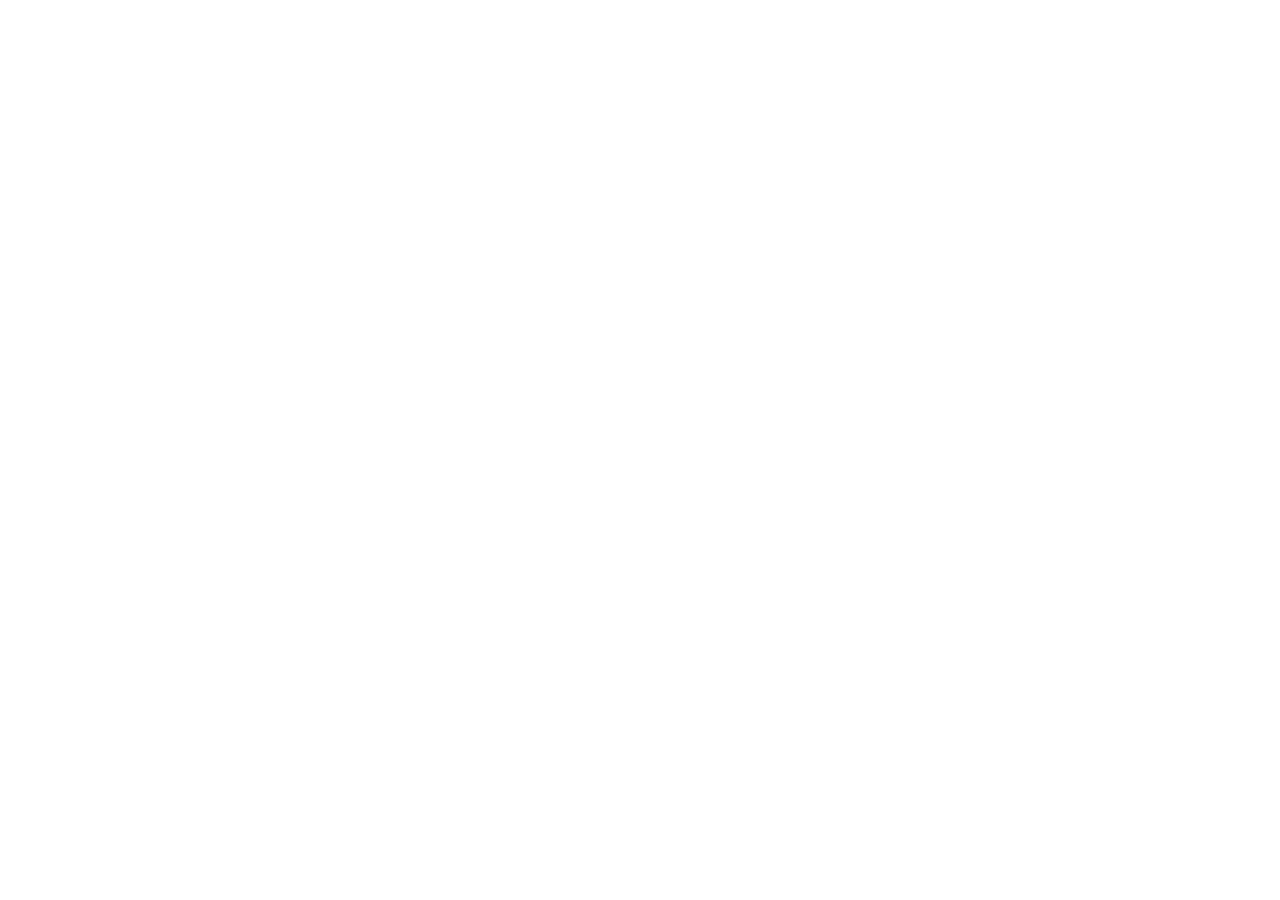
==== index.html @ aa929368 "chore: initial commit" ====
<!DOCTYPE html>
<html lang="es">
<head>
    <!-- Meta Tags -->
    <meta charset="UTF-8">
    <meta name="viewport" content="width=device-width, initial-scale=1.0">
    <meta name="description" content="BiciBreeze, la mejor opción de alquiler de bicicletas para universitarios. Alquila tu bici de manera rápida y económica con nuestro servicio exclusivo para estudiantes.">
    <meta name="keywords" content="alquiler de bicicletas, bicicletas para universitarios, bicis para estudiantes, alquiler de bicis, transporte universitario, BiciBreeze, bicis económicas">
    <meta name="author" content="BiciBreeze">
    
    <!-- Open Graph Meta Tags -->
    <meta property="og:title" content="BiciBreeze | Alquiler de Bicicletas para Universitarios">
    <meta property="og:description" content="Descubre BiciBreeze, la plataforma ideal para alquilar bicicletas, diseñada especialmente para estudiantes universitarios. ¡Ahorra dinero y viaja de manera sostenible!">
    <meta property="og:type" content="website">
    <meta property="og:url" content="https://www.bicibreeze.com">
    <meta property="og:image" content="https://www.bicibreeze.com/images/landing-page.jpg">
    
    <!-- Twitter Card Meta Tags -->
    <meta name="twitter:card" content="summary_large_image">
    <meta name="twitter:title" content="BiciBreeze | Alquiler de Bicicletas para Universitarios">
    <meta name="twitter:description" content="Alquila una bicicleta de manera rápida y económica con BiciBreeze, el servicio exclusivo para estudiantes universitarios.">
    <meta name="twitter:image" content="https://www.bicibreeze.com/images/landing-page.jpg">
    
    <!-- Title Tag -->
    <title>BiciBreeze | Alquiler de Bicicletas para Universitarios</title>

<body>
    <!-- Codigo de la landing...... -->

</body>
</html>
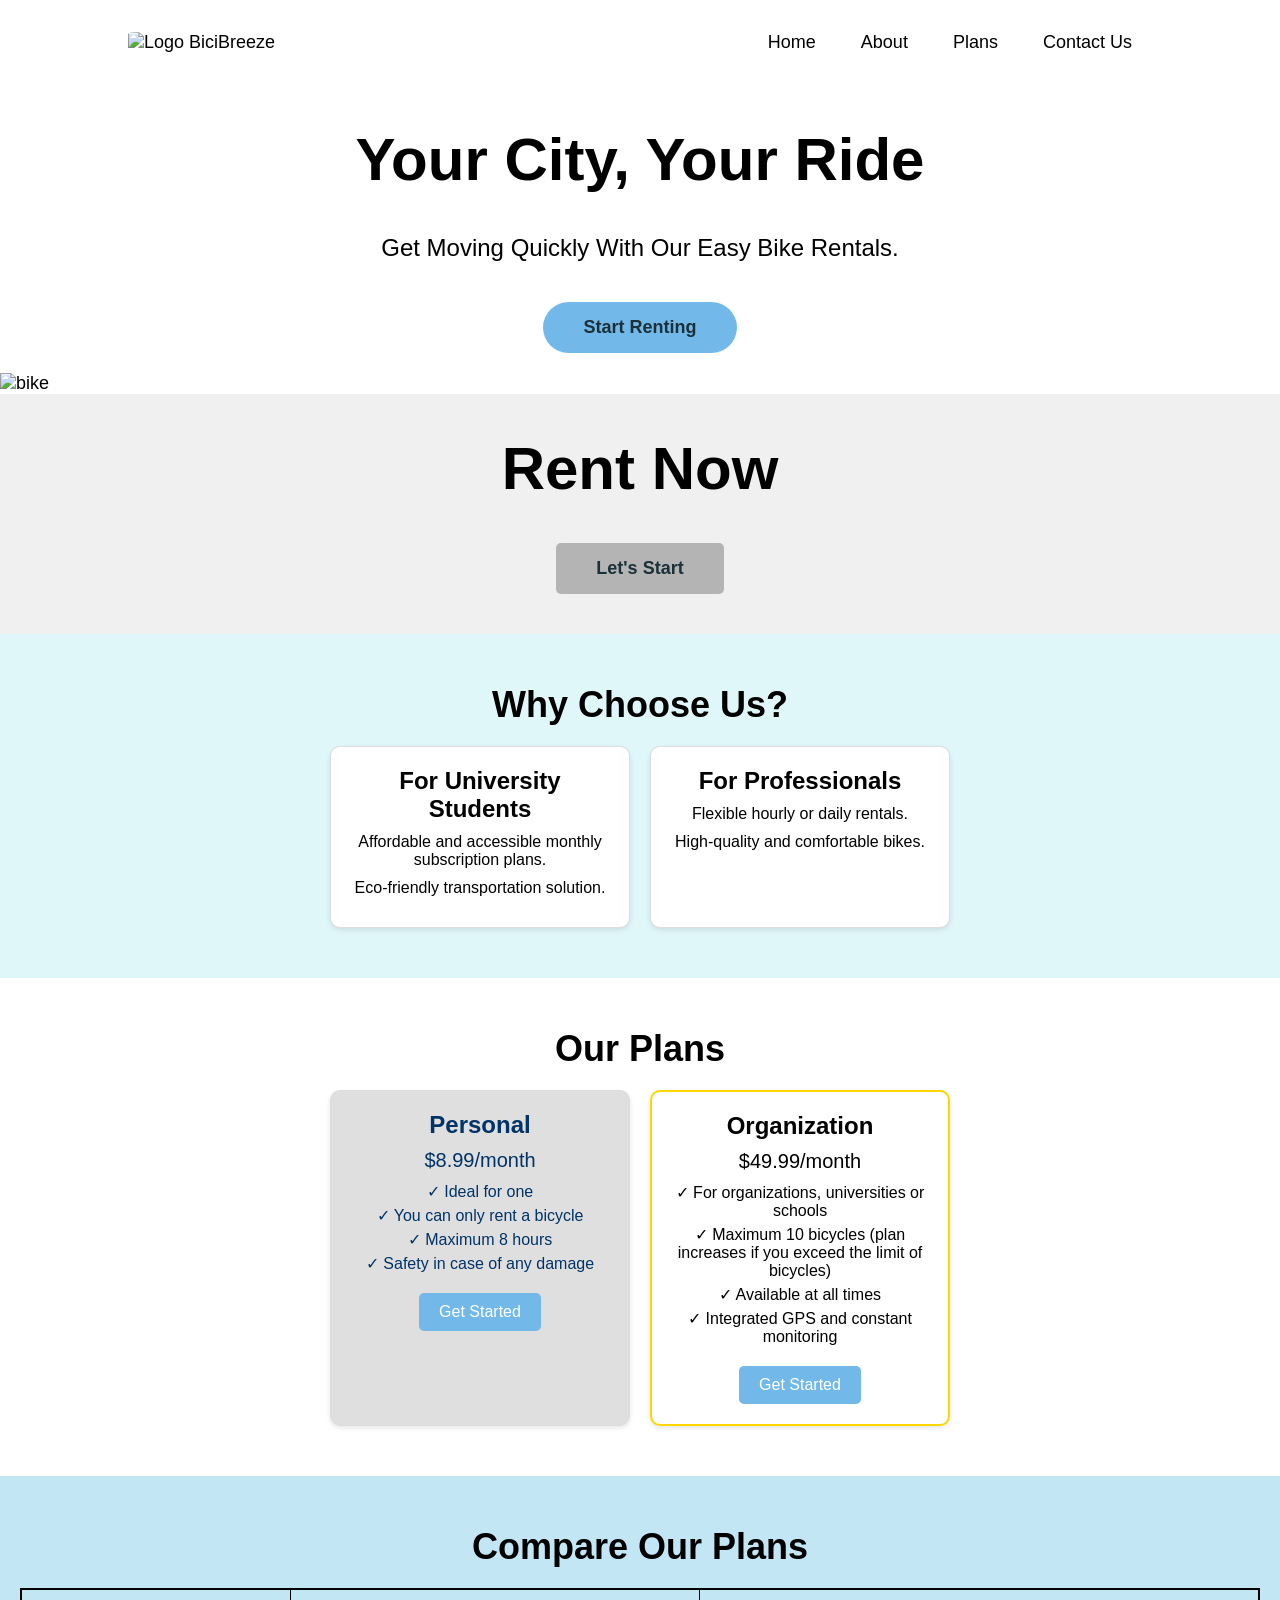
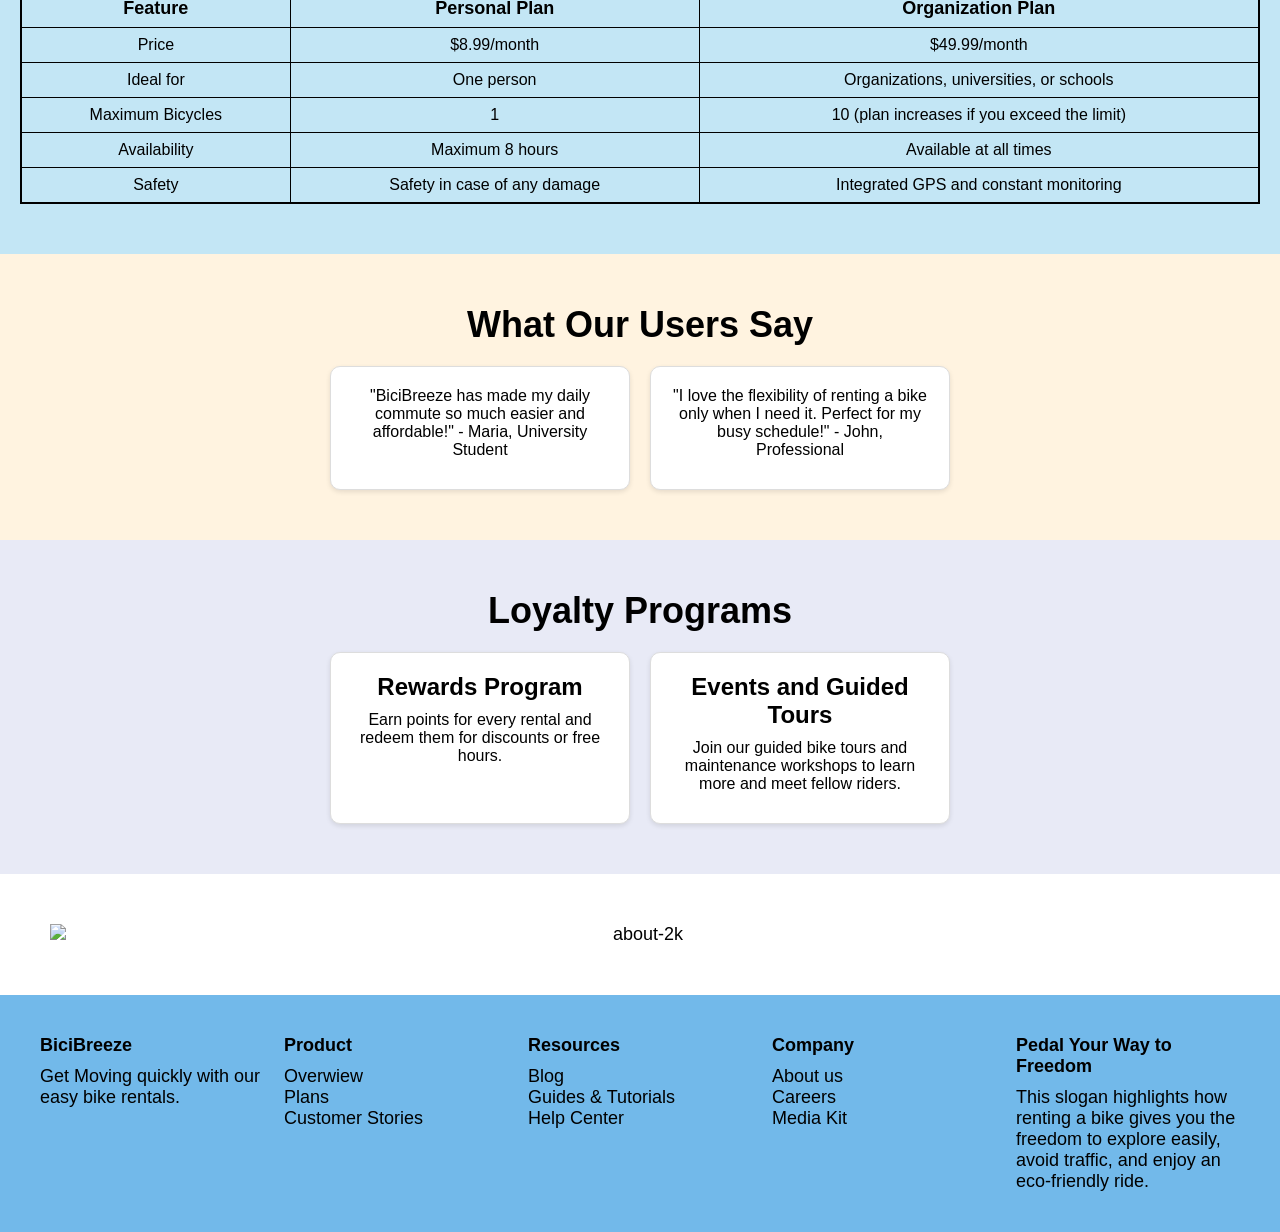
==== commit ef67f5f4: "update landing page" ====
--- a/index.html
+++ b/index.html
@@ -7,25 +7,247 @@
     <meta name="description" content="BiciBreeze, la mejor opción de alquiler de bicicletas para universitarios. Alquila tu bici de manera rápida y económica con nuestro servicio exclusivo para estudiantes.">
     <meta name="keywords" content="alquiler de bicicletas, bicicletas para universitarios, bicis para estudiantes, alquiler de bicis, transporte universitario, BiciBreeze, bicis económicas">
     <meta name="author" content="BiciBreeze">
-    
+
     <!-- Open Graph Meta Tags -->
     <meta property="og:title" content="BiciBreeze | Alquiler de Bicicletas para Universitarios">
     <meta property="og:description" content="Descubre BiciBreeze, la plataforma ideal para alquilar bicicletas, diseñada especialmente para estudiantes universitarios. ¡Ahorra dinero y viaja de manera sostenible!">
     <meta property="og:type" content="website">
     <meta property="og:url" content="https://www.bicibreeze.com">
     <meta property="og:image" content="https://www.bicibreeze.com/images/landing-page.jpg">
-    
+
     <!-- Twitter Card Meta Tags -->
     <meta name="twitter:card" content="summary_large_image">
     <meta name="twitter:title" content="BiciBreeze | Alquiler de Bicicletas para Universitarios">
     <meta name="twitter:description" content="Alquila una bicicleta de manera rápida y económica con BiciBreeze, el servicio exclusivo para estudiantes universitarios.">
     <meta name="twitter:image" content="https://www.bicibreeze.com/images/landing-page.jpg">
-    
+
     <!-- Title Tag -->
     <title>BiciBreeze | Alquiler de Bicicletas para Universitarios</title>
 
+    <link rel="stylesheet" href="assets/style.css" />
+
+</head>
+
+
 <body>
-    <!-- Codigo de la landing...... -->
-
+<!-- Header NavBar-->
+<header class="header">
+    <div class="logo">
+        <img src="https://i.postimg.cc/3xG9mLc0/logo-bicibreeze.jpg" alt="Logo BiciBreeze" />
+    </div>
+    <nav>
+        <ul class="nav-links">
+            <li><a href="#" id="home">Home</a></li>
+            <li><a href="#" id="about">About</a></li>
+            <li><a href="#plans-section" id="plans">Plans</a></li>
+            <li><a href="#" id="contact-us">Contact Us</a></li>
+        </ul>
+    </nav>
+
+    <a onclick="openNav()" class="menu" href="#"><button>Menu</button></a>
+
+    <div class="overlay" id="mobile-menu">
+        <a onclick="closeNav()" class="close" href="#">&times;</a>
+        <div class="overlay-content">
+            <a href="#" id="home2">Home</a>
+            <a href="#" id="about2">About</a>
+            <a href="#plans-section" id="plans2">Plans</a>
+            <a href="#" id="contact-us2">Contact Us</a>
+        </div>
+    </div>
+</header>
+      <!-- Section Home -->
+      <div class="home" id="home-section">
+        <div class="home-text">
+          <h1>Your City, Your Ride</h1>
+          <p>Get Moving Quickly With Our Easy Bike Rentals.</p>
+          <a href="#" class="btn"><button> Start Renting </button></a>
+        </div>
+        <div class="home-img">
+            <img src='https://i.postimg.cc/D0b77kxw/bike.png' border='0' alt='bike'/>
+        </div>
+        <div class="home-text2">
+          <h2>Rent Now</h2>
+          <a href="#" class="btn"><button> Let's Start </button></a>
+        </div>
+      </div>
+
+  <!-- Section Value Proposition -->
+  <div class="value-proposition" id="value-proposition-section">
+      <h2>Why Choose Us?</h2>
+      <div class="value-cards">
+          <div class="value-card">
+              <h3>For University Students</h3>
+              <p>Affordable and accessible monthly subscription plans.</p>
+              <p>Eco-friendly transportation solution.</p>
+          </div>
+          <div class="value-card">
+              <h3>For Professionals</h3>
+              <p>Flexible hourly or daily rentals.</p>
+              <p>High-quality and comfortable bikes.</p>
+          </div>
+      </div>
+  </div>
+
+<!-- Section Plans -->
+<div class="plans" id="plans-section">
+    <h2>Our Plans</h2>
+    <div class="plan-cards">
+        <div class="plan-card personal-plan">
+            <h3>Personal</h3>
+            <p>$8.99/month</p>
+            <ul>
+                <li>&#10003; Ideal for one</li>
+                <li>&#10003; You can only rent a bicycle</li>
+                <li>&#10003; Maximum 8 hours</li>
+                <li>&#10003; Safety in case of any damage</li>
+            </ul>
+            <button class="btn-blue">Get Started</button>
+        </div>
+        <div class="plan-card organization-plan">
+            <h3>Organization</h3>
+            <p>$49.99/month</p>
+            <ul>
+                <li>&#10003; For organizations, universities or schools</li>
+                <li>&#10003; Maximum 10 bicycles (plan increases if you exceed the limit of bicycles)</li>
+                <li>&#10003; Available at all times</li>
+                <li>&#10003; Integrated GPS and constant monitoring</li>
+            </ul>
+            <button class="btn-white">Get Started</button>
+        </div>
+    </div>
+</div>
+<!-- Section Compare Our Plans -->
+<div class="comparison-table" id="compare-plans-section">
+    <h2>Compare Our Plans</h2>
+    <table>
+        <thead>
+        <tr>
+            <th>Feature</th>
+            <th>Personal Plan</th>
+            <th>Organization Plan</th>
+        </tr>
+        </thead>
+        <tbody>
+        <tr>
+            <td>Price</td>
+            <td>$8.99/month</td>
+            <td>$49.99/month</td>
+        </tr>
+        <tr>
+            <td>Ideal for</td>
+            <td>One person</td>
+            <td>Organizations, universities, or schools</td>
+        </tr>
+        <tr>
+            <td>Maximum Bicycles</td>
+            <td>1</td>
+            <td>10 (plan increases if you exceed the limit)</td>
+        </tr>
+        <tr>
+            <td>Availability</td>
+            <td>Maximum 8 hours</td>
+            <td>Available at all times</td>
+        </tr>
+        <tr>
+            <td>Safety</td>
+            <td>Safety in case of any damage</td>
+            <td>Integrated GPS and constant monitoring</td>
+        </tr>
+        </tbody>
+    </table>
+</div>
+
+  <!-- Section Testimonials -->
+  <div class="testimonials" id="testimonials-section">
+      <h2>What Our Users Say</h2>
+      <div class="testimonial-cards">
+          <div class="testimonial-card">
+              <p>"BiciBreeze has made my daily commute so much easier and affordable!" - Maria, University Student</p>
+          </div>
+          <div class="testimonial-card">
+              <p>"I love the flexibility of renting a bike only when I need it. Perfect for my busy schedule!" - John, Professional</p>
+          </div>
+      </div>
+  </div>
+
+  <!-- Section Loyalty Programs -->
+  <div class="loyalty-programs" id="loyalty-programs-section">
+      <h2>Loyalty Programs</h2>
+      <div class="loyalty-cards">
+          <div class="loyalty-card">
+              <h3>Rewards Program</h3>
+              <p>Earn points for every rental and redeem them for discounts or free hours.</p>
+          </div>
+          <div class="loyalty-card">
+              <h3>Events and Guided Tours</h3>
+              <p>Join our guided bike tours and maintenance workshops to learn more and meet fellow riders.</p>
+          </div>
+      </div>
+  </div>
+      <!-- Section About -->
+
+       <!-- <div class="about">
+        <div class="about-text">
+          <h2>Forget About Traffic and Cars</h2>
+          <p> Urban cities have a big problem of congestion due to
+            the large population growth with us forget about that.
+          </p>
+          <ul>
+            <li>Less stress</li>
+            <li> Improved Health </li>
+            <li> Cares for the environment </li>
+            <li> Faster </li>
+          </ul>
+        </div>
+        <div class="about-img">
+          <img src='https://i.postimg.cc/3wZzvJ1V/about.jpg' border='0' alt='about'/>
+        </div>
+      </div>  -->
+
+      <div class ="about" id="about-section">
+        <img src='https://i.postimg.cc/PNnfQ5YH/about-2k.png' border='0' alt='about-2k'/>
+      </div>
+
+      <!-- Footer -->
+  <footer>
+    <div class="footer">
+      <div class="footer-content">
+        <div class="footer-section">
+          <h2>BiciBreeze</h2>
+          <p>Get Moving quickly with our easy bike rentals.</p>
+        </div>
+        <div class="footer-section">
+          <h2>Product</h2>
+          <ul>
+            <li>Overwiew</li>
+            <li>Plans</li>
+            <li>Customer Stories</li>
+          </ul>
+        </div>
+        <div class="footer-section">
+          <h2>Resources</h2>
+          <ul>
+            <li>Blog</li>
+            <li>Guides & Tutorials</li>
+            <li>Help Center</li>
+          </ul>
+        </div>
+        <div class="footer-section">
+            <h2>Company</h2>
+            <ul>
+              <li>About us</li>
+              <li>Careers</li>
+              <li>Media Kit</li>
+            </ul>
+          </div>
+          <div class="footer-section">
+            <h2>Pedal Your Way to Freedom</h2>
+            <p>This slogan highlights how renting a bike gives you the freedom to explore easily, avoid traffic, and enjoy an eco-friendly ride.</p>
+          </div>
+      </div>
+    </footer>
+
+    <script src="assets/menu.js"></script>
 </body>
-</html>+</html>
--- a/assets/style.css
+++ b/assets/style.css
@@ -0,0 +1,576 @@
+* {
+    font-family: Arial, Helvetica, sans-serif;
+    box-sizing: border-box;
+    font-size: 18px;
+    margin: 0;
+    padding: 0;
+  }
+  
+  body {
+    background-color: #ffffff;
+    min-width: 400px;
+  }
+  
+
+    /* HEADER */
+    
+  .header {
+    background-color: #ffffff;
+    display: flex;
+    justify-content: flex-end;
+    align-items: center;
+    height: 85px;
+    padding: 5px 10%;
+  }
+  
+  .header .logo {
+    cursor: pointer;
+    margin-right: auto;
+  }
+  
+  .header .logo img {
+    height: 80px;
+    width: auto;
+    border-radius: 10%;
+    transition: all 0.3s;
+  }
+  .header .logo img:hover {
+    transform: scale(1.1);
+  }
+  
+  .header .nav-links {
+    list-style: none;
+  }
+  .header .nav-links li {
+    display: inline-block;
+    padding: 0 20px;
+  }
+  .header .nav-links li:hover,
+  .overlay a:hover {
+    transform: scale(1.1);
+  }
+.header .nav-links a {
+  font-size: 18px; /* Cambiar 700 por un valor válido */
+  color: #000000;
+}
+
+  .header .nav-links a:hover {
+    color: #72B9EA;
+  }
+  
+  .menu {
+    display: none;
+  }
+
+  .header .menu button {
+    margin-left: 20px;
+    font-weight: 700;
+    color: #1b3039;
+    padding: 9px 25px;
+    background: #eceff1;
+    border: none;
+    border-radius: 50px;
+    cursor: pointer;
+    transition: all 0.3s ease 0s;
+  }
+  
+  .header .menu button:hover {
+    background-color: #e2f1f8;
+    color: #818181;
+    transform: scale(1.1);
+  }
+  
+  @media screen and (max-width: 905px) {
+    .nav-links {
+      display: none;
+    }
+  
+    .menu {
+      display: inherit;
+    }
+  }
+  
+  .header a {
+    text-decoration: none;
+  }
+  
+  .header .overlay {
+    height: 100%;
+    width: 0;
+    position: fixed;
+    z-index: 1;
+    left: 0;
+    top: 0;
+    background-color: rgba(33, 44, 63, 0.95);
+    overflow: hidden;
+    transition: all 0.3s ease 0s;
+  }
+  
+  .header .overlay .overlay-content {
+    display: flex;
+    height: 100%;
+    flex-direction: column;
+    align-items: center;
+    justify-content: center;
+  }
+  
+  .header .overlay a {
+    padding: 15px;
+    font-size: 36px;
+    display: block;
+    transition: all 0.3s ease 0s;
+    font-weight: 700;
+    color: #eceff1;
+  }
+  
+  .header .overlay a:hover,
+  .header .overlay a:focus {
+    color: #ffbc0e;
+  }
+  
+  .header .overlay .close {
+    position: absolute;
+    top: 20px;
+    right: 45px;
+    font-size: 65px;
+  }
+  
+  @media screen and (max-height: 450px) {
+    .header .overlay a {
+      font-size: 20px;
+    }
+  
+    .header .overlay .close {
+      font-size: 40px;
+      top: 15px;
+      right: 35px;
+    }
+  }
+
+  /* HOME PAGE */
+
+  .home-text {
+    display: flex;
+    flex-direction: column;
+    align-items: center;
+    justify-content: center;
+    text-align: center;
+    padding: 20px;
+  }
+
+  .home-text2 {
+    background-color: #f0f0f0;
+    display: flex;
+    flex-direction: column;
+    align-items: center;
+    justify-content: center;
+    text-align: center;
+    padding: 20px;
+  }
+
+  .home-text h1, .home-text2 h2{
+    margin: 20px 0;
+    text-align: justify;
+    font-size: clamp(30px, 5vw, 60px);
+    font-weight: 700;
+}
+
+.home-text p {
+    margin: 20px 0;
+    font-size: clamp(16px, 3vw, 24px);
+}
+
+  .home-text button {
+    margin-top: 20px;
+    font-weight: 700;
+    color: #1b3039;
+    padding: 15px 40px;
+    background: #72B9EA;
+    border: none;
+    cursor: pointer;
+    transition: all 0.3s ease 0s;
+    border-radius: 30px;
+  }
+
+  .home-text2 button {
+    margin-top: 20px;
+    margin-bottom: 20px;
+    font-weight: 700;
+    color: #1b3039;
+    padding: 15px 40px;
+    background: #b4b4b4;
+    border: none;
+    cursor: pointer;
+    transition: all 0.3s ease 0s;
+    border-radius: 5px;
+  }
+
+  .home-img img {
+    height: auto;
+    width: 100%;
+    display: block;
+    margin-left: auto;
+    margin-right: auto;
+  }
+
+  /* About */
+  .about {
+    display: flex;
+    flex-direction: column;
+    align-items: center;
+    justify-content: center;
+    text-align: center;
+    margin: 50px;
+  }
+
+  .about img {
+    height: auto;
+    width: 70%;
+    display: block;
+    transition: width 0.3s ease;
+  }
+
+  @media screen and (max-width: 1500px) {
+    .about img {
+        width: 100%;
+      }
+}
+
+  /* .about {
+    display: flex;
+    flex-direction: row;
+    align-items: center;
+    justify-content: center;
+    margin: 20px;
+}
+
+.about-text {
+  padding: 10px;
+  text-align: left;
+  word-wrap: break-word;
+}
+
+.about h2 {
+  margin-bottom: 20px;
+  font-size: 40px;
+}
+
+.about p {
+  margin-bottom: 20px;
+  font-size: 20px;
+}
+
+.about-img img {
+    max-width: 100%;
+    height: auto;
+    text-align: left;
+    margin-left: 20px;
+} */
+
+    /* FOOTER */
+.footer {
+    background-color: #72B9EA;
+    padding: 20px;
+  }
+  .footer p {
+    color: rgb(0, 0, 0);
+    font-family: "Open Sans", sans-serif;
+    text-align: left;
+  }
+
+  .footer-section {
+    flex: 1 1 200px;
+    min-width: 200px;
+  }
+
+  .footer-content {
+    color: rgb(0, 0, 0);
+    width: 100%;
+    display: flex;
+    flex-wrap: wrap;
+    gap: 20px;
+    margin: 0 auto;
+    justify-content: space-between;
+    padding: 20px;
+  }
+  .footer-section h2 {
+    font-family: "Open Sans", sans-serif;
+    margin-bottom: 10px;
+  }
+    .footer-section ul {
+        list-style-type: none;
+    }
+/* Value Proposition Section */
+.value-proposition {
+  text-align: center;
+  padding: 50px 20px;
+  background-color: #e0f7fa;
+}
+
+.value-proposition h2 {
+  font-size: 36px;
+  margin-bottom: 20px;
+}
+
+.value-cards {
+  display: flex;
+  flex-wrap: wrap;
+  justify-content: center;
+  gap: 20px;
+}
+
+.value-card {
+  background-color: #fff;
+  border: 1px solid #ddd;
+  border-radius: 10px;
+  padding: 20px;
+  width: 300px;
+  box-shadow: 0 2px 5px rgba(0, 0, 0, 0.1);
+  transition: transform 0.3s ease;
+}
+
+.value-card:hover {
+  transform: translateY(-10px);
+}
+
+.value-card h3 {
+  font-size: 24px;
+  margin-bottom: 10px;
+}
+
+.value-card p {
+  font-size: 16px;
+  margin-bottom: 10px;
+}
+
+/* Comparison Table Section */
+.comparison-table {
+  text-align: center;
+  padding: 50px 20px;
+  background-color: rgba(135, 206, 235, 0.5); /* Celeste transparente */
+}
+
+.comparison-table h2 {
+  font-size: 36px;
+  margin-bottom: 20px;
+}
+
+.comparison-table table {
+  width: 100%;
+  border-collapse: collapse;
+  margin: 0 auto;
+  border: 2px solid #000; /* Contorno negro */
+}
+
+.comparison-table th, .comparison-table td {
+  border: 1px solid #000; /* Separaciones negras */
+  padding: 8px;
+  text-align: center;
+}
+
+.celeste .comparison-table th {
+  background-color: rgba(135, 206, 235, 0.5); /* Celeste transparente */
+  font-size: 18px;
+}
+
+.comparison-table td {
+  font-size: 16px;
+}
+/* Testimonials Section */
+.testimonials {
+  text-align: center;
+  padding: 50px 20px;
+  background-color: #fff3e0;
+}
+
+.testimonials h2 {
+  font-size: 36px;
+  margin-bottom: 20px;
+}
+
+.testimonial-cards {
+  display: flex;
+  flex-wrap: wrap;
+  justify-content: center;
+  gap: 20px;
+}
+
+.testimonial-card {
+  background-color: #fff;
+  border: 1px solid #ddd;
+  border-radius: 10px;
+  padding: 20px;
+  width: 300px;
+  box-shadow: 0 2px 5px rgba(0, 0, 0, 0.1);
+  transition: transform 0.3s ease;
+}
+
+.testimonial-card:hover {
+  transform: translateY(-10px);
+}
+
+.testimonial-card p {
+  font-size: 16px;
+  margin-bottom: 10px;
+}
+
+/* Loyalty Programs Section */
+.loyalty-programs {
+  text-align: center;
+  padding: 50px 20px;
+  background-color: #e8eaf6;
+}
+
+.loyalty-programs h2 {
+  font-size: 36px;
+  margin-bottom: 20px;
+}
+
+.loyalty-cards {
+  display: flex;
+  flex-wrap: wrap;
+  justify-content: center;
+  gap: 20px;
+}
+
+.loyalty-card {
+  background-color: #fff;
+  border: 1px solid #ddd;
+  border-radius: 10px;
+  padding: 20px;
+  width: 300px;
+  box-shadow: 0 2px 5px rgba(0, 0, 0, 0.1);
+  transition: transform 0.3s ease;
+}
+
+.loyalty-card:hover {
+  transform: translateY(-10px);
+}
+
+.loyalty-card h3 {
+  font-size: 24px;
+  margin-bottom: 10px;
+}
+
+.loyalty-card p {
+  font-size: 16px;
+  margin-bottom: 10px;
+}
+/* Plans Section */
+.plans {
+  text-align: center;
+  padding: 50px 20px;
+  background-color: #ffffff; /* Fondo blanco */
+}
+
+.plans h2 {
+  font-size: 36px;
+  margin-bottom: 20px;
+}
+
+.plan-cards {
+  display: flex;
+  flex-wrap: wrap;
+  justify-content: center;
+  gap: 20px;
+}
+
+.plan-card {
+  background-color: #fff;
+  border: 1px solid #ddd;
+  border-radius: 10px;
+  padding: 20px;
+  width: 300px;
+  box-shadow: 0 2px 5px rgba(0, 0, 0, 0.1);
+  transition: transform 0.3s ease;
+}
+
+.plan-card:hover {
+  transform: translateY(-10px);
+}
+
+.plan-card h3 {
+  font-size: 24px;
+  margin-bottom: 10px;
+}
+
+.plan-card p {
+  font-size: 20px;
+  margin-bottom: 10px;
+}
+
+.plan-card ul {
+  list-style: none;
+  padding: 0;
+  margin-bottom: 20px;
+}
+
+.plan-card ul li {
+  font-size: 16px;
+  margin-bottom: 5px;
+}
+
+.plan-card button {
+  font-size: 16px;
+  padding: 10px 20px;
+  background-color: #72B9EA;
+  color: #fff;
+  border: none;
+  border-radius: 5px;
+  cursor: pointer;
+  transition: background-color 0.3s ease;
+}
+
+.plan-card button:hover {
+  background-color: #5a9bd4;
+}
+
+/* Button Styles */
+.btn-blue {
+  font-size: 16px;
+  padding: 10px 20px;
+  background-color: #72B9EA;
+  color: #fff;
+  border: none;
+  border-radius: 5px;
+  cursor: pointer;
+  transition: background-color 0.3s ease;
+}
+
+.btn-blue:hover {
+  background-color: #5a9bd4;
+}
+
+.btn-white {
+  font-size: 16px;
+  padding: 10px 20px;
+  background-color: #fff;
+  color: #000;
+  border: 1px solid #ddd;
+  border-radius: 5px;
+  cursor: pointer;
+  transition: background-color 0.3s ease;
+}
+
+.btn-white:hover {
+  background-color: #f0f0f0;
+}
+/* Personal Plan Styles */
+.personal-plan {
+  background-color: rgba(192, 192, 192, 0.5); /* Silver with transparency */
+  color: #003366; /* Azul oscuro */
+}
+
+.personal-plan h3,
+.personal-plan p,
+.personal-plan ul li {
+  color: #003366; /* Azul oscuro */
+}
+.plan-card button {
+  display: block;
+  margin: 0 auto;
+}
+/* Organization Plan Styles */
+.organization-plan {
+  border: 2px solid #FFD700; /* Contorno amarillo oscuro */
+}
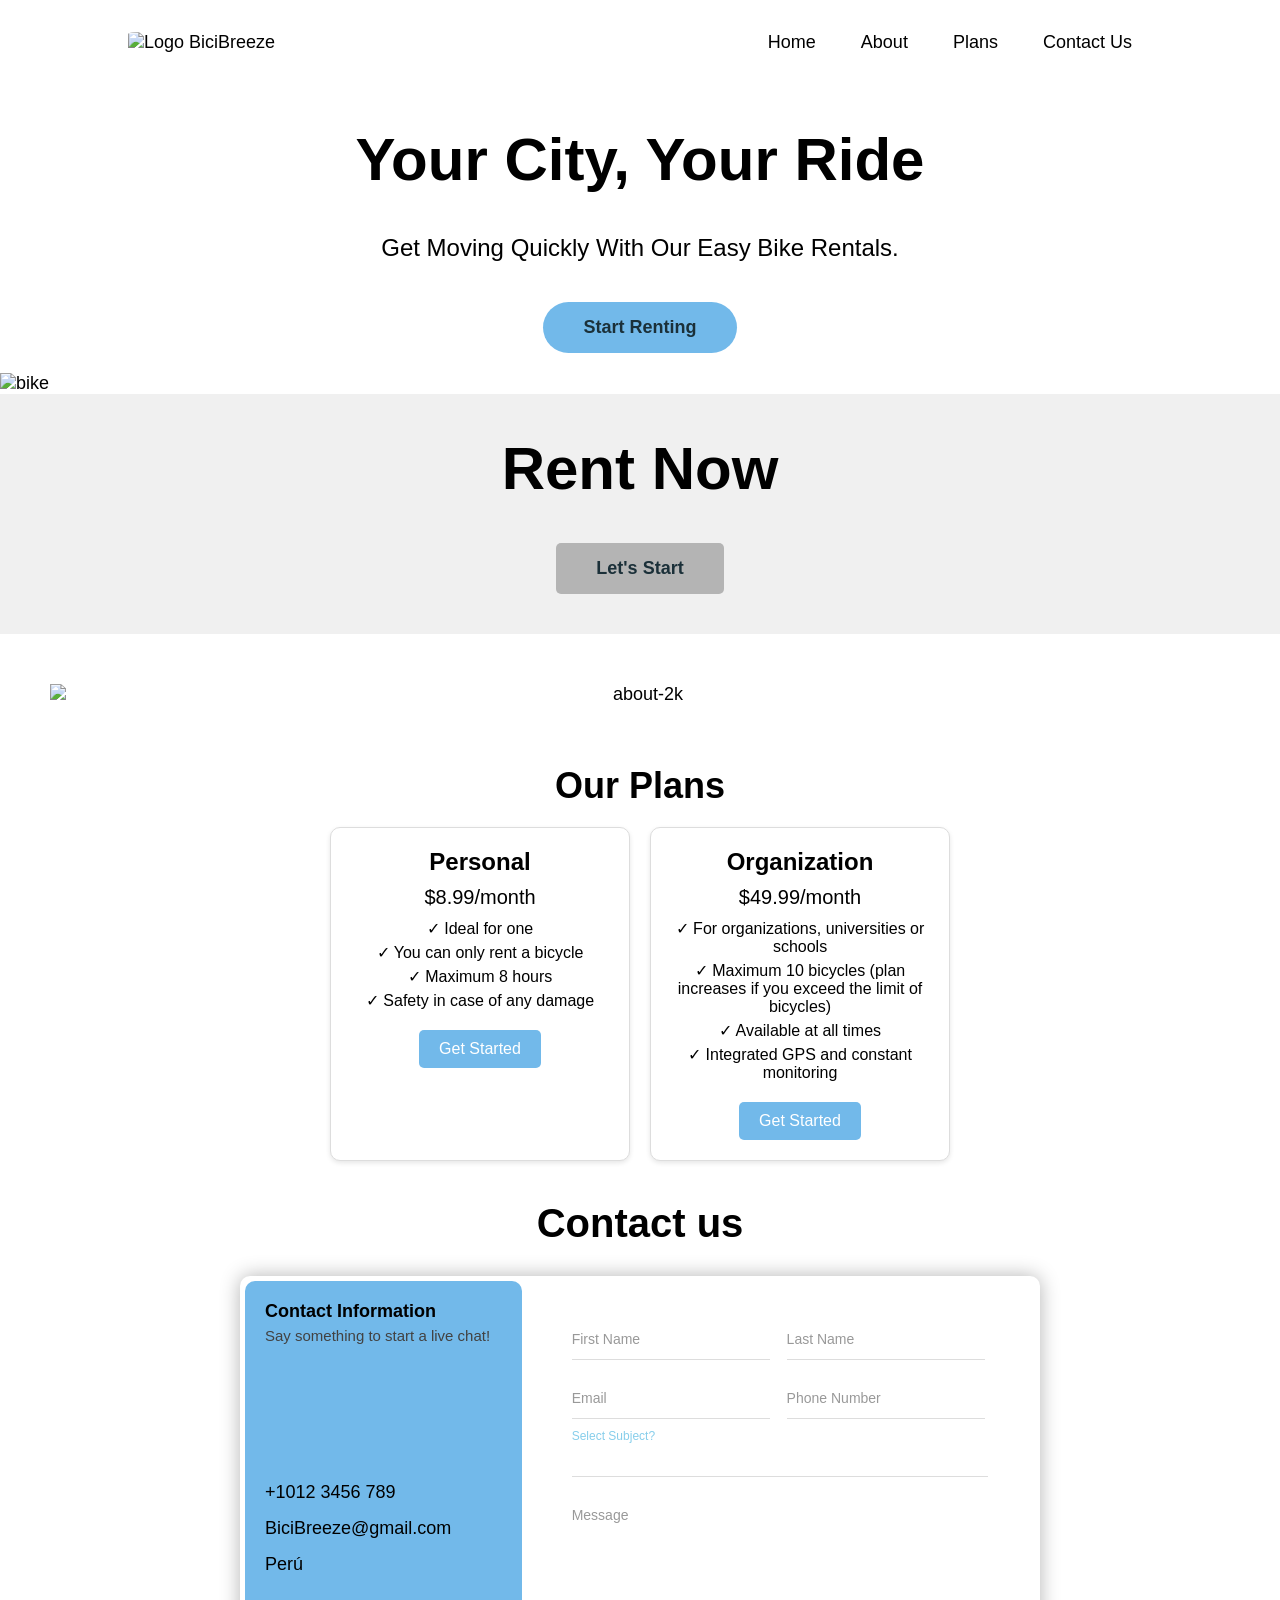
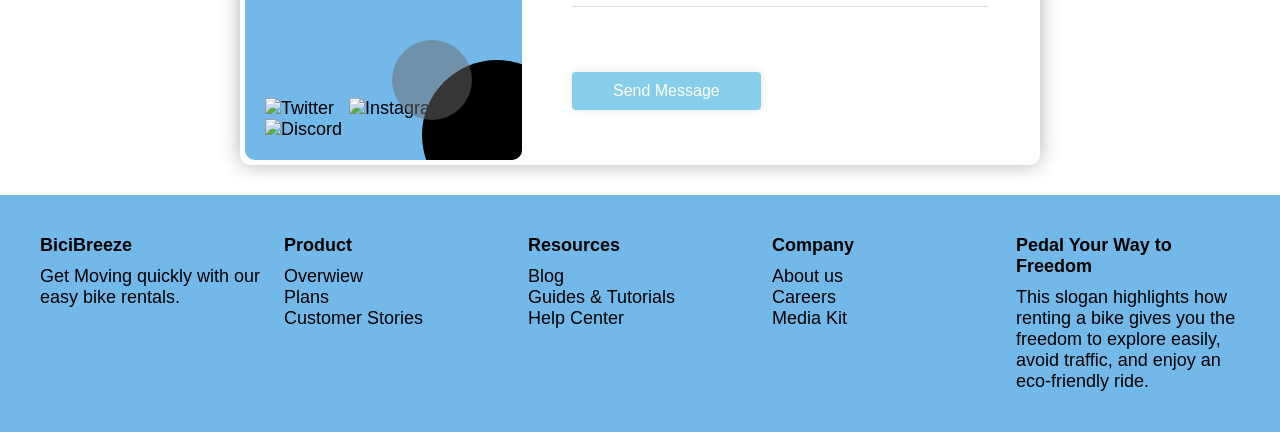
==== commit 30fc4993: "feat: added new contact-us section" ====
--- a/index.html
+++ b/index.html
@@ -30,17 +30,17 @@
 
 
 <body>
-<!-- Header NavBar-->
+
 <header class="header">
     <div class="logo">
         <img src="https://i.postimg.cc/3xG9mLc0/logo-bicibreeze.jpg" alt="Logo BiciBreeze" />
     </div>
     <nav>
         <ul class="nav-links">
-            <li><a href="#" id="home">Home</a></li>
-            <li><a href="#" id="about">About</a></li>
+            <li><a href="#home" id="home">Home</a></li>
+            <li><a href="#about" id="about">About</a></li>
             <li><a href="#plans-section" id="plans">Plans</a></li>
-            <li><a href="#" id="contact-us">Contact Us</a></li>
+            <li><a href="#contact-us" id="contact">Contact Us</a></li>
         </ul>
     </nav>
 
@@ -49,13 +49,14 @@
     <div class="overlay" id="mobile-menu">
         <a onclick="closeNav()" class="close" href="#">&times;</a>
         <div class="overlay-content">
-            <a href="#" id="home2">Home</a>
-            <a href="#" id="about2">About</a>
+            <a href="#home" id="home2">Home</a>
+            <a href="#about" id="about2">About</a>
             <a href="#plans-section" id="plans2">Plans</a>
-            <a href="#" id="contact-us2">Contact Us</a>
+            <a href="#contact-us" id="contact2">Contact Us</a>
         </div>
     </div>
 </header>
+
       <!-- Section Home -->
       <div class="home" id="home-section">
         <div class="home-text">
@@ -72,22 +73,12 @@
         </div>
       </div>
 
-  <!-- Section Value Proposition -->
-  <div class="value-proposition" id="value-proposition-section">
-      <h2>Why Choose Us?</h2>
-      <div class="value-cards">
-          <div class="value-card">
-              <h3>For University Students</h3>
-              <p>Affordable and accessible monthly subscription plans.</p>
-              <p>Eco-friendly transportation solution.</p>
-          </div>
-          <div class="value-card">
-              <h3>For Professionals</h3>
-              <p>Flexible hourly or daily rentals.</p>
-              <p>High-quality and comfortable bikes.</p>
-          </div>
+      
+      <div class ="about" id="about-section">
+        <img src='https://i.postimg.cc/PNnfQ5YH/about-2k.png' border='0' alt='about-2k'/>
       </div>
-  </div>
+        
+
 
 <!-- Section Plans -->
 <div class="plans" id="plans-section">
@@ -117,97 +108,71 @@
         </div>
     </div>
 </div>
-<!-- Section Compare Our Plans -->
-<div class="comparison-table" id="compare-plans-section">
-    <h2>Compare Our Plans</h2>
-    <table>
-        <thead>
-        <tr>
-            <th>Feature</th>
-            <th>Personal Plan</th>
-            <th>Organization Plan</th>
-        </tr>
-        </thead>
-        <tbody>
-        <tr>
-            <td>Price</td>
-            <td>$8.99/month</td>
-            <td>$49.99/month</td>
-        </tr>
-        <tr>
-            <td>Ideal for</td>
-            <td>One person</td>
-            <td>Organizations, universities, or schools</td>
-        </tr>
-        <tr>
-            <td>Maximum Bicycles</td>
-            <td>1</td>
-            <td>10 (plan increases if you exceed the limit)</td>
-        </tr>
-        <tr>
-            <td>Availability</td>
-            <td>Maximum 8 hours</td>
-            <td>Available at all times</td>
-        </tr>
-        <tr>
-            <td>Safety</td>
-            <td>Safety in case of any damage</td>
-            <td>Integrated GPS and constant monitoring</td>
-        </tr>
-        </tbody>
-    </table>
-</div>
-
-  <!-- Section Testimonials -->
-  <div class="testimonials" id="testimonials-section">
-      <h2>What Our Users Say</h2>
-      <div class="testimonial-cards">
-          <div class="testimonial-card">
-              <p>"BiciBreeze has made my daily commute so much easier and affordable!" - Maria, University Student</p>
-          </div>
-          <div class="testimonial-card">
-              <p>"I love the flexibility of renting a bike only when I need it. Perfect for my busy schedule!" - John, Professional</p>
-          </div>
-      </div>
-  </div>
-
-  <!-- Section Loyalty Programs -->
-  <div class="loyalty-programs" id="loyalty-programs-section">
-      <h2>Loyalty Programs</h2>
-      <div class="loyalty-cards">
-          <div class="loyalty-card">
-              <h3>Rewards Program</h3>
-              <p>Earn points for every rental and redeem them for discounts or free hours.</p>
-          </div>
-          <div class="loyalty-card">
-              <h3>Events and Guided Tours</h3>
-              <p>Join our guided bike tours and maintenance workshops to learn more and meet fellow riders.</p>
-          </div>
-      </div>
-  </div>
-      <!-- Section About -->
-
-       <!-- <div class="about">
-        <div class="about-text">
-          <h2>Forget About Traffic and Cars</h2>
-          <p> Urban cities have a big problem of congestion due to
-            the large population growth with us forget about that.
-          </p>
-          <ul>
-            <li>Less stress</li>
-            <li> Improved Health </li>
-            <li> Cares for the environment </li>
-            <li> Faster </li>
-          </ul>
-        </div>
-        <div class="about-img">
-          <img src='https://i.postimg.cc/3wZzvJ1V/about.jpg' border='0' alt='about'/>
-        </div>
-      </div>  -->
-
-      <div class ="about" id="about-section">
-        <img src='https://i.postimg.cc/PNnfQ5YH/about-2k.png' border='0' alt='about-2k'/>
-      </div>
+
+
+      <!-- Section Contact Us -->
+       <div class="contact-us-title">
+        <h2>Contact us</h2>
+       </div>
+      <div class="contact" id="contact-us-section">
+        <div class="contact-info">
+            <div class="contact-info-header">
+                <h2>Contact Information</h2>
+                <p>Say something to start a live chat!</p>
+            </div>
+            <div class="contact-info-content">
+                <p>+1012 3456 789</p>
+                <p>BiciBreeze@gmail.com</p>
+                <p>Perú</p>
+            </div>
+            <div class="social-icons">
+                <img src="assets/img/twitter-ico.png" alt="Twitter">
+                <img src="assets/img/ig-icon.png" alt="Instagram">
+                <img src="assets/img/discord-ico.png" alt="Discord">
+            </div>
+        </div>
+        <div class="contact-form">
+            <form>
+                <div class="form-row-up">
+                    <div class="form-group">
+                        <input type="text" id="first-name" name="first-name" placeholder=" " required>
+                        <label for="first-name">First Name</label>
+                    </div>
+                    <div class="form-group">
+                        <input type="text" id="last-name" name="last-name" placeholder=" " required>
+                        <label for="last-name">Last Name</label>
+                    </div>
+                </div>
+                <div class="form-row-down">
+                    <div class="form-group">
+                        <input type="email" id="email" name="email" placeholder=" " required>
+                        <label for="email">Email</label>
+                    </div>
+                    <div class="form-group">
+                        <input type="tel" id="phone" name="phone" placeholder=" " value="" required>
+                        <label for="phone">Phone Number</label>
+                    </div>
+                </div>
+                <div class="form-group full-width">
+                    <select id="subject" name="subject" required>
+                        <option value="" disabled selected></option>
+                        <option value="general">General Inquiry</option>
+                        <option value="support">Support</option>
+                        <option value="sales">Sales</option>
+                        <option value="other">Other</option>
+                    </select>
+                    <label for="subject">Select Subject?</label>
+                </div>
+                <div class="form-group full-width">
+                    <textarea id="message" name="message" placeholder="" required></textarea>
+                    <label for="message">Message</label>
+                </div>
+                <div class="ssubmit-btn-container">
+                <button type="submit" class="submit-btn">Send Message</button>
+              </div>
+            </form>
+        </div>
+    </div>
 
       <!-- Footer -->
   <footer>
--- a/assets/style.css
+++ b/assets/style.css
@@ -50,7 +50,7 @@
     transform: scale(1.1);
   }
 .header .nav-links a {
-  font-size: 18px; /* Cambiar 700 por un valor válido */
+  font-size: 18px; 
   color: #000000;
 }
 
@@ -236,231 +236,13 @@
       }
 }
 
-  /* .about {
-    display: flex;
-    flex-direction: row;
-    align-items: center;
-    justify-content: center;
-    margin: 20px;
-}
-
-.about-text {
-  padding: 10px;
-  text-align: left;
-  word-wrap: break-word;
-}
-
-.about h2 {
-  margin-bottom: 20px;
-  font-size: 40px;
-}
-
-.about p {
-  margin-bottom: 20px;
-  font-size: 20px;
-}
-
-.about-img img {
-    max-width: 100%;
-    height: auto;
-    text-align: left;
-    margin-left: 20px;
-} */
-
-    /* FOOTER */
-.footer {
-    background-color: #72B9EA;
-    padding: 20px;
-  }
-  .footer p {
-    color: rgb(0, 0, 0);
-    font-family: "Open Sans", sans-serif;
-    text-align: left;
-  }
-
-  .footer-section {
-    flex: 1 1 200px;
-    min-width: 200px;
-  }
-
-  .footer-content {
-    color: rgb(0, 0, 0);
-    width: 100%;
-    display: flex;
-    flex-wrap: wrap;
-    gap: 20px;
-    margin: 0 auto;
-    justify-content: space-between;
-    padding: 20px;
-  }
-  .footer-section h2 {
-    font-family: "Open Sans", sans-serif;
-    margin-bottom: 10px;
-  }
-    .footer-section ul {
-        list-style-type: none;
-    }
-/* Value Proposition Section */
-.value-proposition {
-  text-align: center;
-  padding: 50px 20px;
-  background-color: #e0f7fa;
-}
-
-.value-proposition h2 {
-  font-size: 36px;
-  margin-bottom: 20px;
-}
-
-.value-cards {
-  display: flex;
-  flex-wrap: wrap;
-  justify-content: center;
-  gap: 20px;
-}
-
-.value-card {
-  background-color: #fff;
-  border: 1px solid #ddd;
-  border-radius: 10px;
-  padding: 20px;
-  width: 300px;
-  box-shadow: 0 2px 5px rgba(0, 0, 0, 0.1);
-  transition: transform 0.3s ease;
-}
-
-.value-card:hover {
-  transform: translateY(-10px);
-}
-
-.value-card h3 {
-  font-size: 24px;
-  margin-bottom: 10px;
-}
-
-.value-card p {
-  font-size: 16px;
-  margin-bottom: 10px;
-}
-
-/* Comparison Table Section */
-.comparison-table {
-  text-align: center;
-  padding: 50px 20px;
-  background-color: rgba(135, 206, 235, 0.5); /* Celeste transparente */
-}
-
-.comparison-table h2 {
-  font-size: 36px;
-  margin-bottom: 20px;
-}
-
-.comparison-table table {
-  width: 100%;
-  border-collapse: collapse;
-  margin: 0 auto;
-  border: 2px solid #000; /* Contorno negro */
-}
-
-.comparison-table th, .comparison-table td {
-  border: 1px solid #000; /* Separaciones negras */
-  padding: 8px;
-  text-align: center;
-}
-
-.celeste .comparison-table th {
-  background-color: rgba(135, 206, 235, 0.5); /* Celeste transparente */
-  font-size: 18px;
-}
-
-.comparison-table td {
-  font-size: 16px;
-}
-/* Testimonials Section */
-.testimonials {
-  text-align: center;
-  padding: 50px 20px;
-  background-color: #fff3e0;
-}
-
-.testimonials h2 {
-  font-size: 36px;
-  margin-bottom: 20px;
-}
-
-.testimonial-cards {
-  display: flex;
-  flex-wrap: wrap;
-  justify-content: center;
-  gap: 20px;
-}
-
-.testimonial-card {
-  background-color: #fff;
-  border: 1px solid #ddd;
-  border-radius: 10px;
-  padding: 20px;
-  width: 300px;
-  box-shadow: 0 2px 5px rgba(0, 0, 0, 0.1);
-  transition: transform 0.3s ease;
-}
-
-.testimonial-card:hover {
-  transform: translateY(-10px);
-}
-
-.testimonial-card p {
-  font-size: 16px;
-  margin-bottom: 10px;
-}
-
-/* Loyalty Programs Section */
-.loyalty-programs {
-  text-align: center;
-  padding: 50px 20px;
-  background-color: #e8eaf6;
-}
-
-.loyalty-programs h2 {
-  font-size: 36px;
-  margin-bottom: 20px;
-}
-
-.loyalty-cards {
-  display: flex;
-  flex-wrap: wrap;
-  justify-content: center;
-  gap: 20px;
-}
-
-.loyalty-card {
-  background-color: #fff;
-  border: 1px solid #ddd;
-  border-radius: 10px;
-  padding: 20px;
-  width: 300px;
-  box-shadow: 0 2px 5px rgba(0, 0, 0, 0.1);
-  transition: transform 0.3s ease;
-}
-
-.loyalty-card:hover {
-  transform: translateY(-10px);
-}
-
-.loyalty-card h3 {
-  font-size: 24px;
-  margin-bottom: 10px;
-}
-
-.loyalty-card p {
-  font-size: 16px;
-  margin-bottom: 10px;
-}
+ 
+
 /* Plans Section */
 .plans {
   text-align: center;
-  padding: 50px 20px;
-  background-color: #ffffff; /* Fondo blanco */
+  padding: 10px 20px;
+  background-color: #ffffff;
 }
 
 .plans h2 {
@@ -555,22 +337,214 @@
 .btn-white:hover {
   background-color: #f0f0f0;
 }
-/* Personal Plan Styles */
-.personal-plan {
-  background-color: rgba(192, 192, 192, 0.5); /* Silver with transparency */
-  color: #003366; /* Azul oscuro */
-}
-
-.personal-plan h3,
-.personal-plan p,
-.personal-plan ul li {
-  color: #003366; /* Azul oscuro */
-}
-.plan-card button {
-  display: block;
-  margin: 0 auto;
-}
-/* Organization Plan Styles */
-.organization-plan {
-  border: 2px solid #FFD700; /* Contorno amarillo oscuro */
-}
+
+
+.contact-us-title h2{
+  margin-top: 30px;
+  text-align: center;
+  font-size: 40px;
+}
+
+.contact {
+  display: flex;
+  flex-direction: row;
+  max-width: 800px;
+  padding: 5px;
+  margin: 30px auto;
+  background-color: white;
+  border-radius: 10px;
+  overflow: hidden;
+  box-shadow: 0 0 20px rgba(0,0,0,0.3);
+}
+
+.contact-info {
+  display: flex;
+  flex-direction: column;
+  flex: 1;
+  background-color: #72B9EA;
+  border-radius: 10px;
+  color: rgb(0, 0, 0);
+  padding: 20px;
+  width: 100%;
+  justify-content: space-between;
+  position: relative;
+  overflow: hidden;
+}
+
+.contact-info::before {
+  content: '';
+  position: absolute;
+  border-radius: 50%;
+  background: rgba(0, 0, 0); 
+  width: 150px;
+  height: 150px;
+  bottom: -50px;
+  right: -50px;
+  z-index: 1;
+}
+
+.contact-info::after {
+  content: '';
+  position: absolute;
+  border-radius: 50%;
+  background: rgba(109, 109, 109, 0.5);
+  width: 80px;
+  height: 80px;
+  bottom: 40px;
+  right: 50px;
+  z-index: 2;
+}
+
+.contact-form {
+  display: flex;
+  flex-direction: column;
+  flex: 2;
+  padding: 20px;
+  width: 100%;
+}
+
+.contact-info-header p{
+  margin-top: 5px;
+  font-size: 15px;
+  font: helvetica;
+  color:#424242
+}
+
+.contact-info-content {
+  margin-top: 20px;
+}
+
+.contact-info-content p {
+  margin-top: 15px;
+}
+
+.social-icons {
+  margin-top: 20px;
+  align-self: flex-start;
+}
+.social-icons img {
+  width: 24px;
+  height: 24px;
+  margin-right: 10px;
+  object-fit: cover;
+}
+
+@media (max-width: 768px) {
+  .contact {
+    flex-direction: column;
+    padding: 10px;
+  }
+}
+.form-row-up {
+  display: flex;
+  justify-content: space-between;
+  margin: 30px;
+}
+
+.form-row-down {
+  display: flex;
+  justify-content: space-between;
+  margin: 30px;
+}
+
+.form-group {
+  position: relative;
+  width: 48%;
+}
+.form-group.full-width {
+  margin: 30px;
+  width: 88%;
+}
+.form-group label {
+  position: absolute;
+  top: 0;
+  left: 0;
+  font-size: 14px;
+  color: #999;
+  transition: all 0.3s ease;
+  pointer-events: none;
+}
+.form-group input,
+.form-group textarea,
+.form-group select {
+  width: 100%;
+  padding: 5px 0;
+  border: none;
+  border-bottom: 1px solid #ddd;
+  background-color: transparent;
+  outline: none;
+  font-size: 16px;
+}
+.form-group input:focus,
+.form-group textarea:focus,
+.form-group select:focus {
+  border-bottom-color: #87CEEB;
+}
+.form-group input:focus + label,
+.form-group textarea:focus + label,
+.form-group select:focus + label,
+.form-group input:not(:placeholder-shown) + label,
+.form-group textarea:not(:placeholder-shown) + label,
+.form-group select:not(:placeholder-shown) + label {
+  top: -20px;
+  font-size: 12px;
+  color: #87CEEB;
+}
+.form-group textarea {
+  height: 100px;
+  resize: none;
+}
+.form-group select {
+  appearance: none;
+  -webkit-appearance: none;
+  -moz-appearance: none;
+  padding-right: 20px;
+}
+
+.submit-btn {
+  background-color: #87CEEB;
+  color: white;
+  border: none;
+  align-self: flex-end;
+  margin: 30px;
+  padding: 10px 20px;
+  border-radius: 4px;
+  cursor: pointer;
+  font-size: 16px;
+  width: 40%;
+  box-shadow: 0 0 10px rgba(0,0,0,0.1);
+}
+
+   /* FOOTER */
+   .footer {
+    background-color: #72B9EA;
+    padding: 20px;
+  }
+  .footer p {
+    color: rgb(0, 0, 0);
+    font-family: "Open Sans", sans-serif;
+    text-align: left;
+  }
+
+  .footer-section {
+    flex: 1 1 200px;
+    min-width: 200px;
+  }
+
+  .footer-content {
+    color: rgb(0, 0, 0);
+    width: 100%;
+    display: flex;
+    flex-wrap: wrap;
+    gap: 20px;
+    margin: 0 auto;
+    justify-content: space-between;
+    padding: 20px;
+  }
+  .footer-section h2 {
+    font-family: "Open Sans", sans-serif;
+    margin-bottom: 10px;
+  }
+    .footer-section ul {
+        list-style-type: none;
+    }
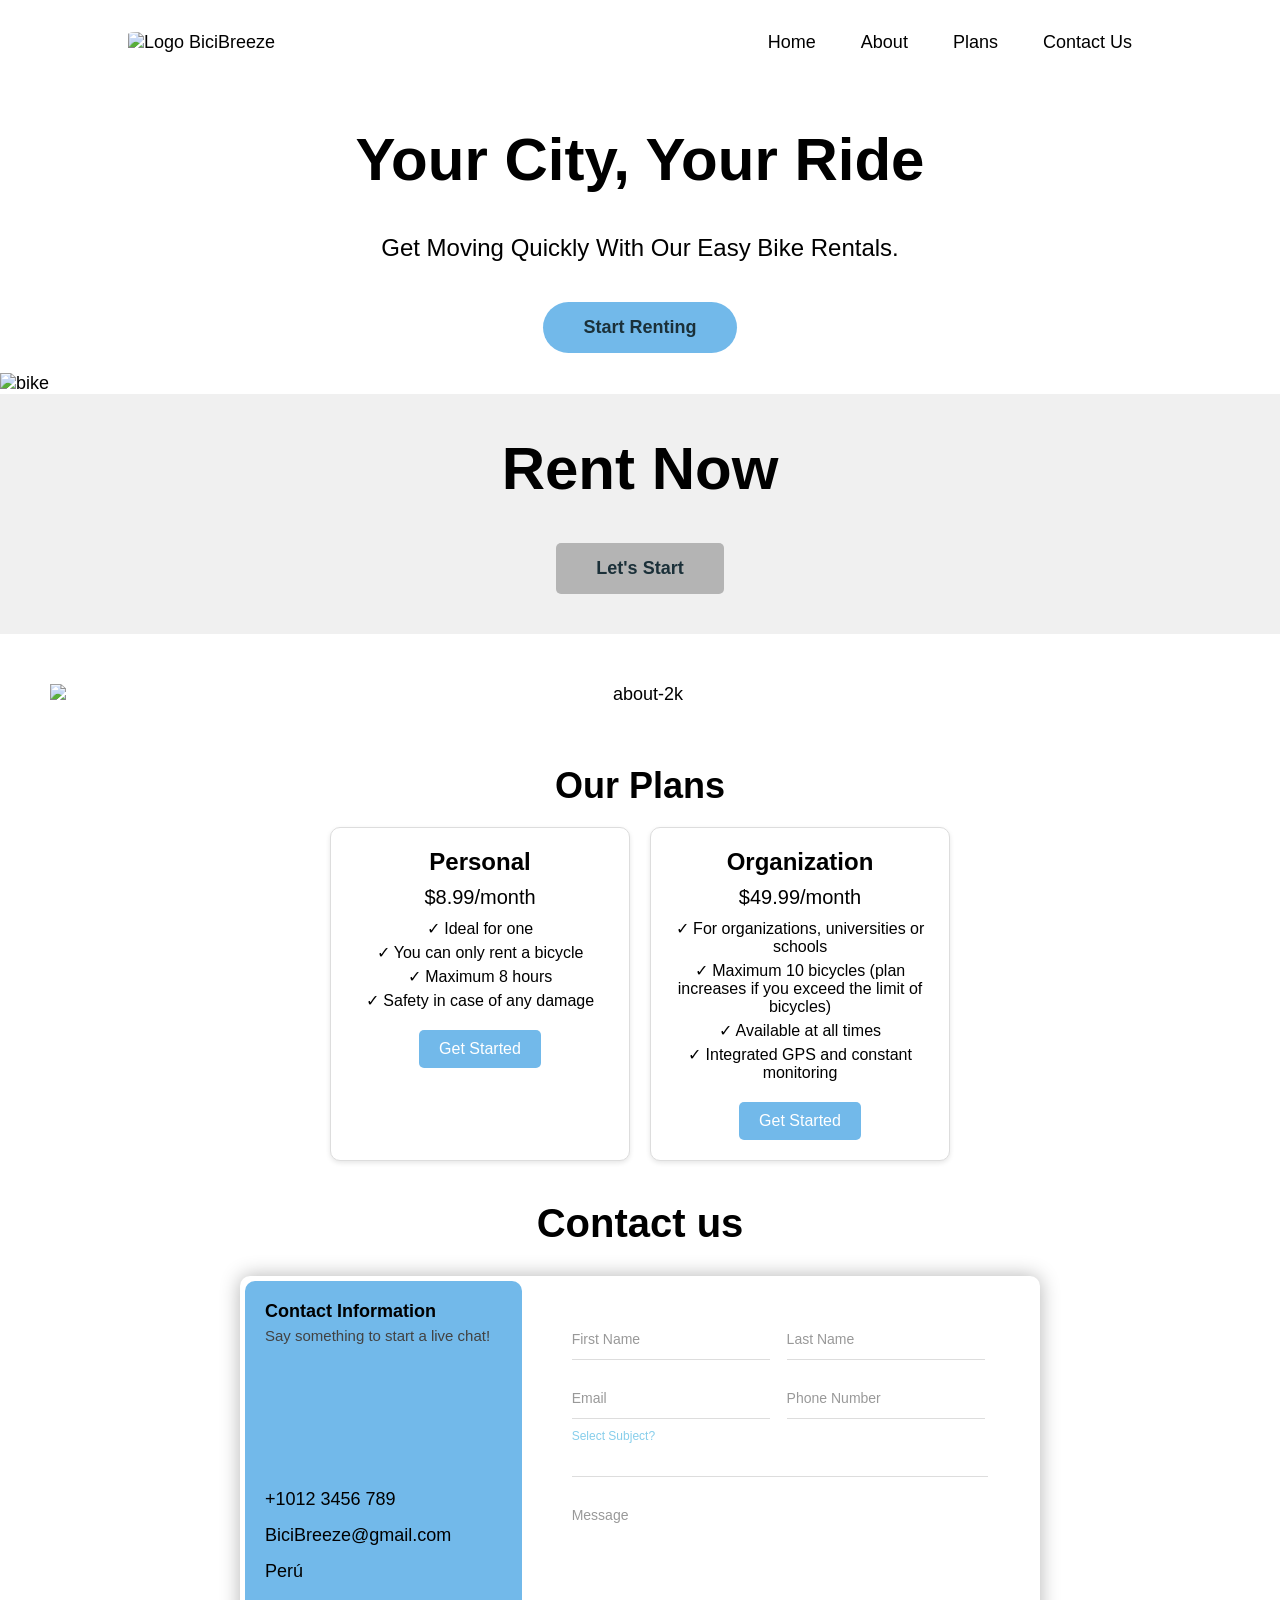
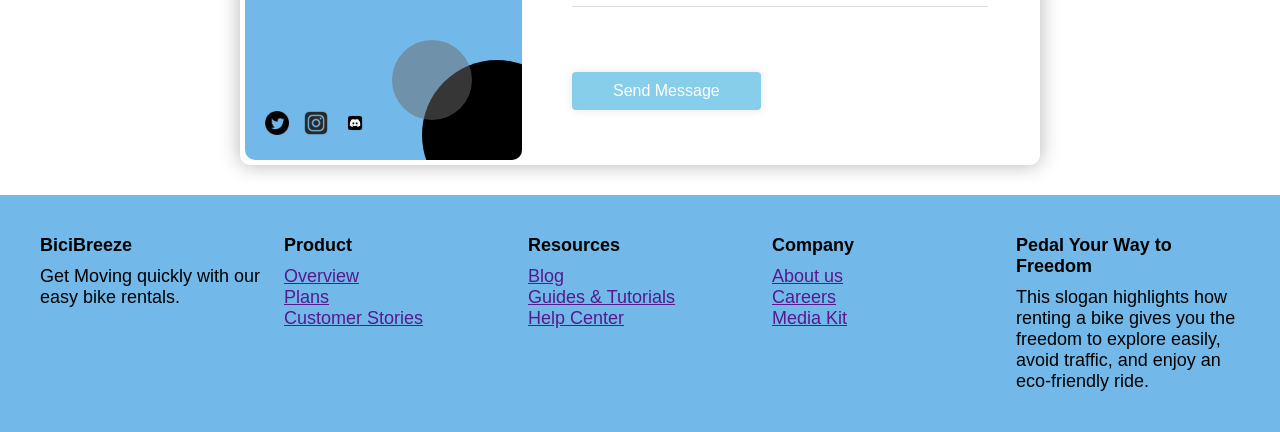
==== commit aa9defdf: "fix: footer now are clickable with href" ====
--- a/index.html
+++ b/index.html
@@ -185,25 +185,25 @@
         <div class="footer-section">
           <h2>Product</h2>
           <ul>
-            <li>Overwiew</li>
-            <li>Plans</li>
-            <li>Customer Stories</li>
+            <li><a href="">Overview</a></li>
+            <li><a href="">Plans</a></li>
+            <li><a href="">Customer Stories</a></li>
           </ul>
         </div>
         <div class="footer-section">
           <h2>Resources</h2>
           <ul>
-            <li>Blog</li>
-            <li>Guides & Tutorials</li>
-            <li>Help Center</li>
+            <li><a href="">Blog</a></li>
+            <li><a href="">Guides & Tutorials</a></li>
+            <li><a href="">Help Center</a></li>
           </ul>
         </div>
         <div class="footer-section">
             <h2>Company</h2>
             <ul>
-              <li>About us</li>
-              <li>Careers</li>
-              <li>Media Kit</li>
+              <li><a href="">About us</a></li>
+              <li><a href="">Careers</a></li>
+              <li><a href="">Media Kit</a></li>
             </ul>
           </div>
           <div class="footer-section">
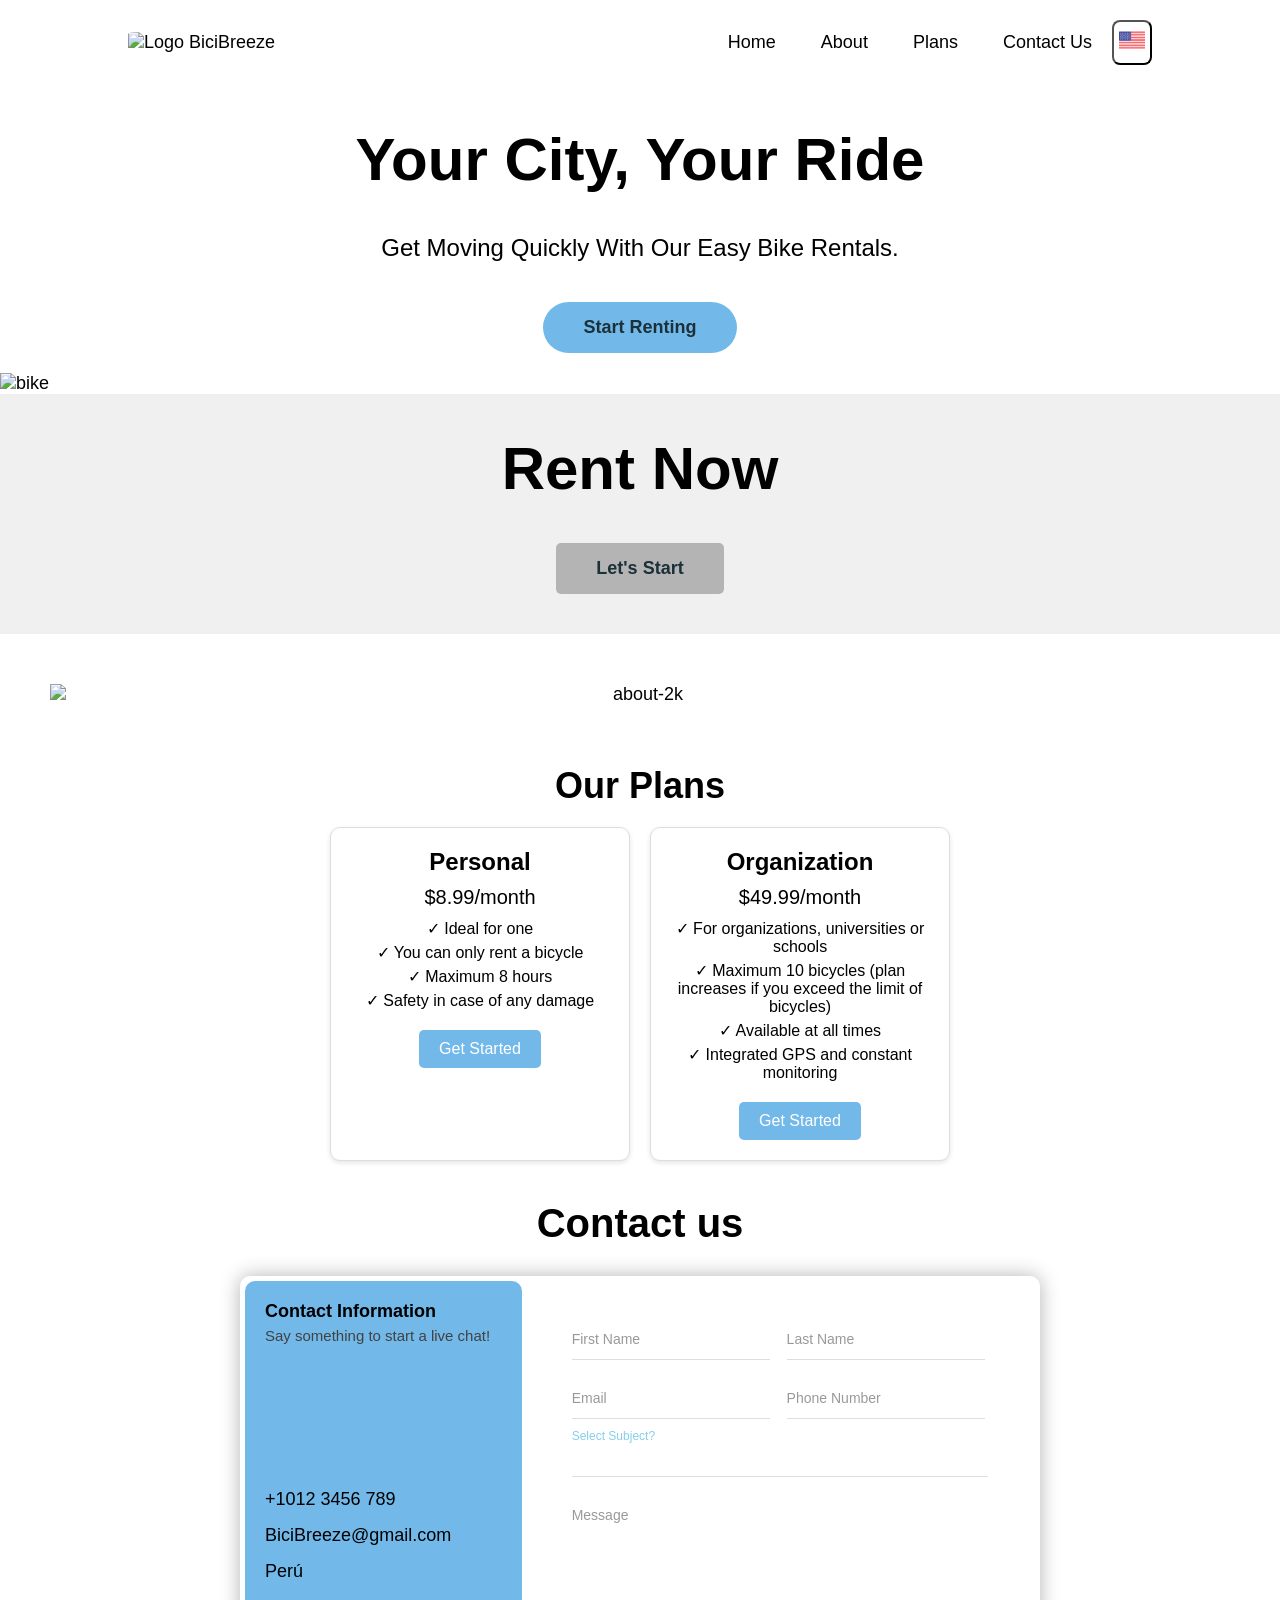
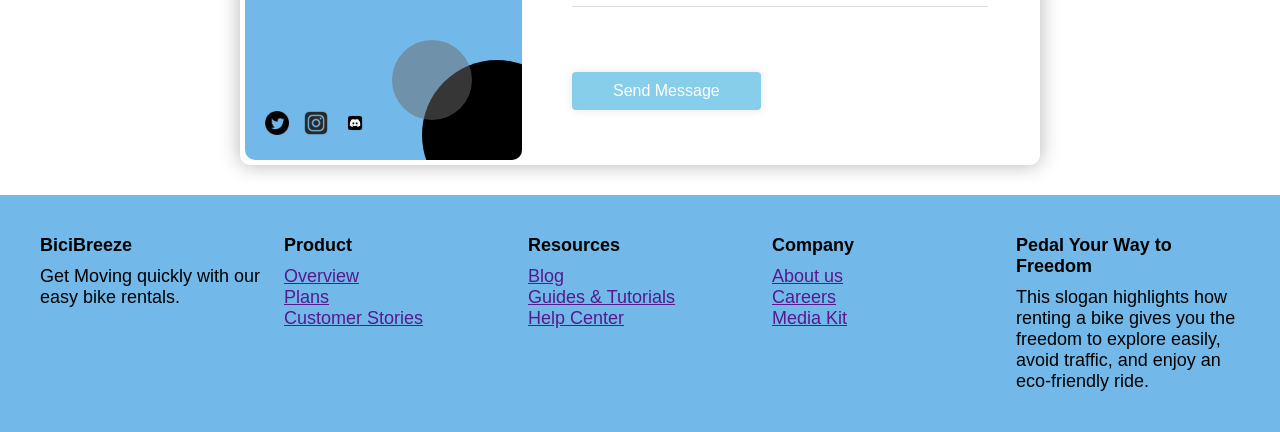
==== commit fd1c551f: "feat: added i18" ====
--- a/index.html
+++ b/index.html
@@ -44,6 +44,10 @@
         </ul>
     </nav>
 
+    <div class="i18">
+      <button class="i18-button" onclick="window.location.href='index_es.html'"><img src="assets/img/EN.png"></button>
+  </div>
+
     <a onclick="openNav()" class="menu" href="#"><button>Menu</button></a>
 
     <div class="overlay" id="mobile-menu">
@@ -62,7 +66,7 @@
         <div class="home-text">
           <h1>Your City, Your Ride</h1>
           <p>Get Moving Quickly With Our Easy Bike Rentals.</p>
-          <a href="#" class="btn"><button> Start Renting </button></a>
+          <a href="https://bicibreeze-front-end.web.app/" class="btn"><button> Start Renting </button></a>
         </div>
         <div class="home-img">
             <img src='https://i.postimg.cc/D0b77kxw/bike.png' border='0' alt='bike'/>
--- a/assets/style.css
+++ b/assets/style.css
@@ -146,6 +146,23 @@
       right: 35px;
     }
   }
+
+.i18 {
+  width: 40px;
+}
+
+.i18 button{
+  padding: 5px;
+  border-radius: 8px;
+  background-color: #ffffff;
+  font-weight: bold;
+  color: white;
+}
+
+.i18 img {
+  width: 100%;
+  height: auto;
+}
 
   /* HOME PAGE */
 
